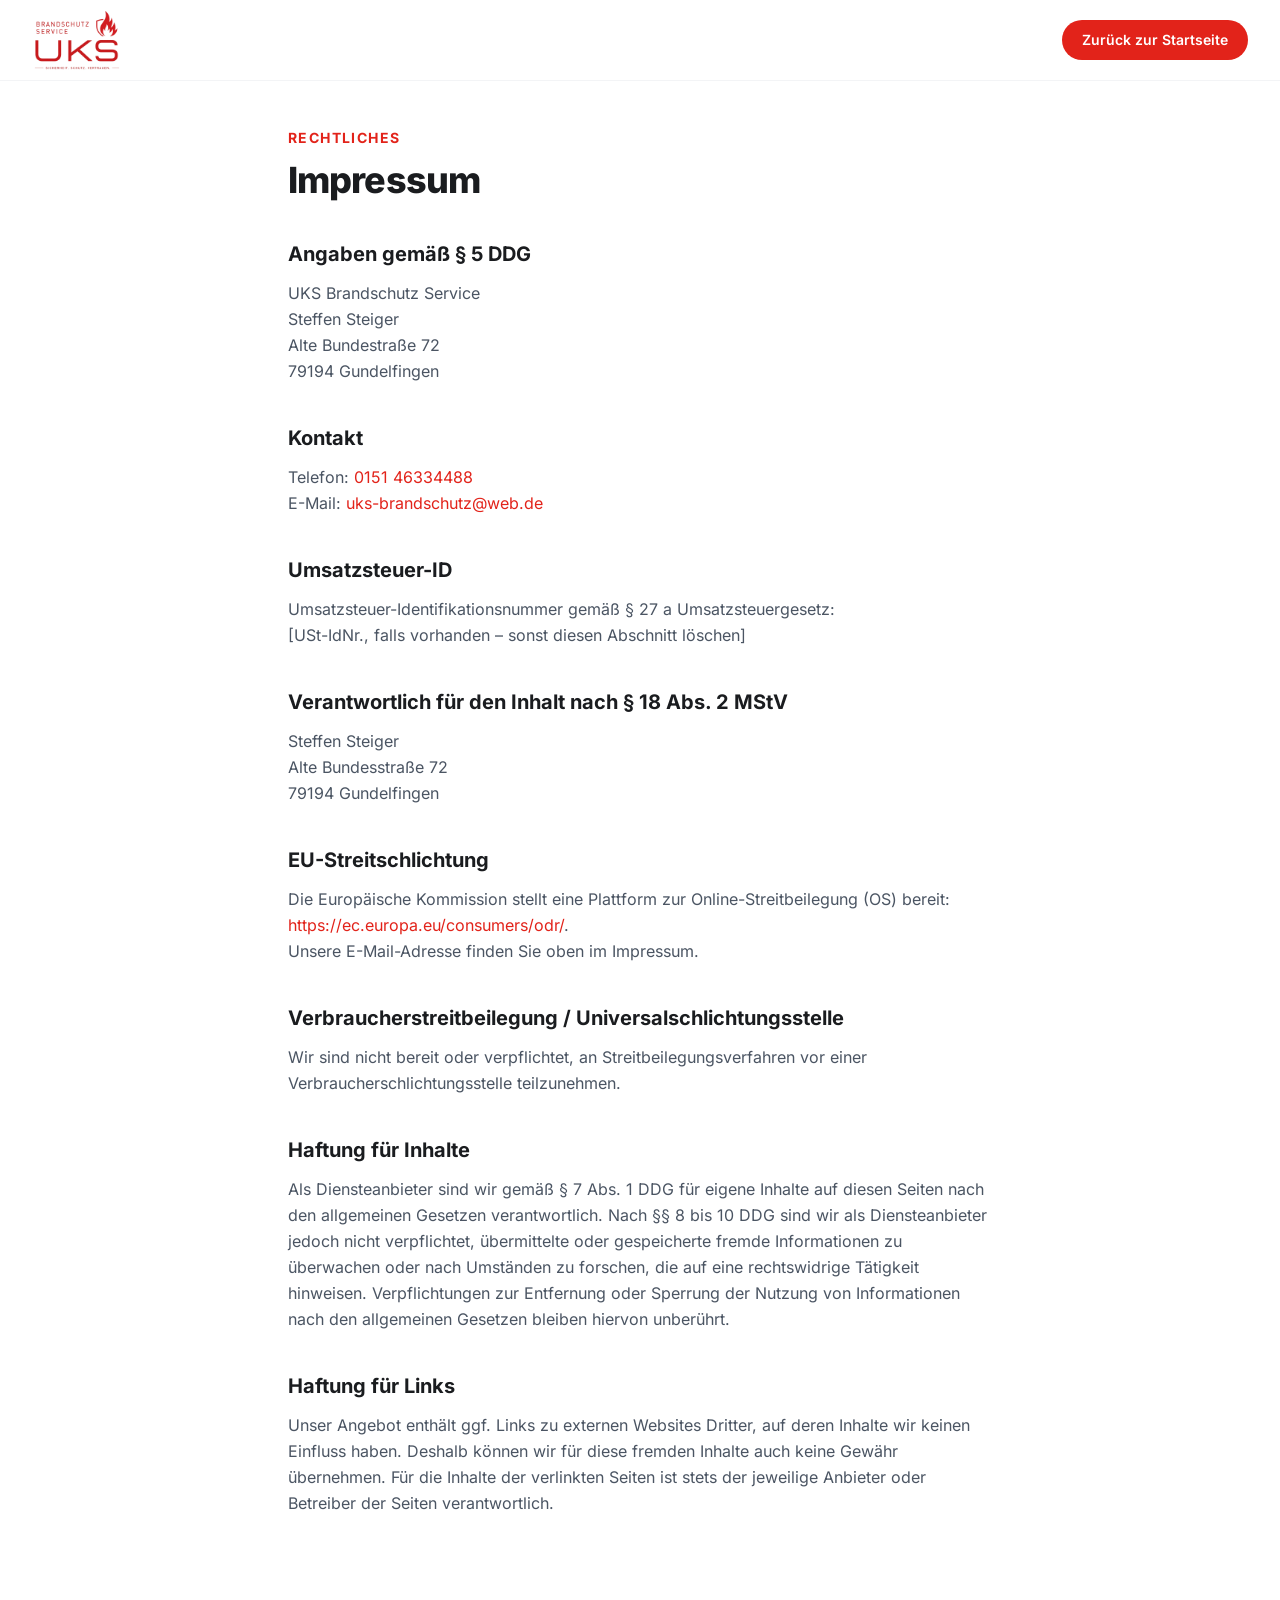
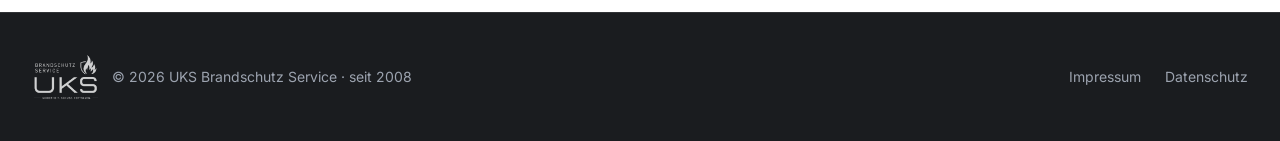
==== impressum.html @ adb70975 "feature(): init" ====
<!DOCTYPE html>
<html lang="de" class="scroll-smooth">
<head>
  <meta charset="UTF-8">
  <meta name="viewport" content="width=device-width, initial-scale=1.0">
  <title>Impressum – UKS Brandschutz Service</title>
  <meta name="robots" content="noindex">
  <link rel="icon" type="image/png" href="assets/logo.png">

  <!-- Lokales CSS (Tailwind-Build + selbst gehostete Inter-Schrift) -->
  <link rel="stylesheet" href="assets/site.css">
</head>

<body class="font-sans text-ink antialiased bg-white">

  <!-- ===== Header ===== -->
  <header class="fixed inset-x-0 top-0 z-50 bg-white/90 backdrop-blur border-b border-gray-100">
    <div class="mx-auto max-w-7xl px-4 sm:px-6 lg:px-8">
      <div class="flex h-20 items-center justify-between">
        <a href="index.html" class="flex items-center gap-3">
          <img src="assets/logo.png" alt="UKS Brandschutz Service" class="h-16 w-auto">
        </a>
        <a href="index.html" class="rounded-full bg-brand px-5 py-2.5 text-sm font-semibold text-white hover:bg-brand-dark transition-colors">
          Zurück zur Startseite
        </a>
      </div>
    </div>
  </header>

  <!-- ===== Inhalt ===== -->
  <main class="pt-32 pb-24">
    <div class="mx-auto max-w-3xl px-4 sm:px-6 lg:px-8">
      <p class="text-sm font-bold uppercase tracking-widest text-brand">Rechtliches</p>
      <h1 class="mt-3 text-3xl sm:text-4xl font-extrabold tracking-tight">Impressum</h1>

      <div class="mt-10 space-y-10 text-gray-600 leading-relaxed">

        <section>
          <h2 class="text-xl font-bold text-ink">Angaben gemäß § 5 DDG</h2>
          <p class="mt-3">
            UKS Brandschutz Service<br>
            Steffen Steiger<br>
            Alte Bundestraße 72<br>
            79194 Gundelfingen
          </p>
        </section>

        <section>
          <h2 class="text-xl font-bold text-ink">Kontakt</h2>
          <p class="mt-3">
            Telefon: <a href="tel:+4915146334488" class="text-brand hover:underline">0151 46334488</a><br>
            E-Mail: <a href="mailto:uks-brandschutz@web.de" class="text-brand hover:underline">uks-brandschutz@web.de</a>
          </p>
        </section>

        <section>
          <h2 class="text-xl font-bold text-ink">Umsatzsteuer-ID</h2>
          <p class="mt-3">
            Umsatzsteuer-Identifikationsnummer gemäß § 27 a Umsatzsteuergesetz:<br>
            [USt-IdNr., falls vorhanden – sonst diesen Abschnitt löschen]
          </p>
        </section>

        <section>
          <h2 class="text-xl font-bold text-ink">Verantwortlich für den Inhalt nach § 18 Abs. 2 MStV</h2>
          <p class="mt-3">
            Steffen Steiger<br>
            Alte Bundesstraße 72<br>
            79194 Gundelfingen
          </p>
        </section>

        <section>
          <h2 class="text-xl font-bold text-ink">EU-Streitschlichtung</h2>
          <p class="mt-3">
            Die Europäische Kommission stellt eine Plattform zur Online-Streitbeilegung (OS) bereit:
            <a href="https://ec.europa.eu/consumers/odr/" target="_blank" rel="noopener noreferrer" class="text-brand hover:underline">https://ec.europa.eu/consumers/odr/</a>.<br>
            Unsere E-Mail-Adresse finden Sie oben im Impressum.
          </p>
        </section>

        <section>
          <h2 class="text-xl font-bold text-ink">Verbraucherstreitbeilegung / Universalschlichtungsstelle</h2>
          <p class="mt-3">
            Wir sind nicht bereit oder verpflichtet, an Streitbeilegungsverfahren vor einer
            Verbraucherschlichtungsstelle teilzunehmen.
          </p>
        </section>

        <section>
          <h2 class="text-xl font-bold text-ink">Haftung für Inhalte</h2>
          <p class="mt-3">
            Als Diensteanbieter sind wir gemäß § 7 Abs. 1 DDG für eigene Inhalte auf diesen Seiten nach den
            allgemeinen Gesetzen verantwortlich. Nach §§ 8 bis 10 DDG sind wir als Diensteanbieter jedoch nicht
            verpflichtet, übermittelte oder gespeicherte fremde Informationen zu überwachen oder nach Umständen
            zu forschen, die auf eine rechtswidrige Tätigkeit hinweisen. Verpflichtungen zur Entfernung oder
            Sperrung der Nutzung von Informationen nach den allgemeinen Gesetzen bleiben hiervon unberührt.
          </p>
        </section>

        <section>
          <h2 class="text-xl font-bold text-ink">Haftung für Links</h2>
          <p class="mt-3">
            Unser Angebot enthält ggf. Links zu externen Websites Dritter, auf deren Inhalte wir keinen Einfluss
            haben. Deshalb können wir für diese fremden Inhalte auch keine Gewähr übernehmen. Für die Inhalte der
            verlinkten Seiten ist stets der jeweilige Anbieter oder Betreiber der Seiten verantwortlich.
          </p>
        </section>

      </div>
    </div>
  </main>

  <!-- ===== Footer ===== -->
  <footer class="bg-ink border-t border-white/10 text-gray-400">
    <div class="mx-auto max-w-7xl px-4 sm:px-6 lg:px-8 py-10 flex flex-col sm:flex-row items-center justify-between gap-6">
      <div class="flex items-center gap-3">
        <img src="assets/logo.png" alt="UKS Brandschutz Service" class="h-12 w-auto brightness-0 invert opacity-80">
        <span class="text-sm">© 2026 UKS Brandschutz Service · seit 2008</span>
      </div>
      <nav class="flex gap-6 text-sm">
        <a href="impressum.html" class="hover:text-white transition-colors">Impressum</a>
        <a href="datenschutz.html" class="hover:text-white transition-colors">Datenschutz</a>
      </nav>
    </div>
  </footer>

</body>
</html>
---- assets/site.css ----
@font-face{font-family:Inter;font-style:normal;font-weight:400;font-display:swap;src:url(fonts/inter-latin-400.woff2) format("woff2")}@font-face{font-family:Inter;font-style:normal;font-weight:500;font-display:swap;src:url(fonts/inter-latin-500.woff2) format("woff2")}@font-face{font-family:Inter;font-style:normal;font-weight:600;font-display:swap;src:url(fonts/inter-latin-600.woff2) format("woff2")}@font-face{font-family:Inter;font-style:normal;font-weight:700;font-display:swap;src:url(fonts/inter-latin-700.woff2) format("woff2")}@font-face{font-family:Inter;font-style:normal;font-weight:800;font-display:swap;src:url(fonts/inter-latin-800.woff2) format("woff2")}*,:after,:before{--tw-border-spacing-x:0;--tw-border-spacing-y:0;--tw-translate-x:0;--tw-translate-y:0;--tw-rotate:0;--tw-skew-x:0;--tw-skew-y:0;--tw-scale-x:1;--tw-scale-y:1;--tw-pan-x: ;--tw-pan-y: ;--tw-pinch-zoom: ;--tw-scroll-snap-strictness:proximity;--tw-gradient-from-position: ;--tw-gradient-via-position: ;--tw-gradient-to-position: ;--tw-ordinal: ;--tw-slashed-zero: ;--tw-numeric-figure: ;--tw-numeric-spacing: ;--tw-numeric-fraction: ;--tw-ring-inset: ;--tw-ring-offset-width:0px;--tw-ring-offset-color:#fff;--tw-ring-color:rgba(59,130,246,.5);--tw-ring-offset-shadow:0 0 #0000;--tw-ring-shadow:0 0 #0000;--tw-shadow:0 0 #0000;--tw-shadow-colored:0 0 #0000;--tw-blur: ;--tw-brightness: ;--tw-contrast: ;--tw-grayscale: ;--tw-hue-rotate: ;--tw-invert: ;--tw-saturate: ;--tw-sepia: ;--tw-drop-shadow: ;--tw-backdrop-blur: ;--tw-backdrop-brightness: ;--tw-backdrop-contrast: ;--tw-backdrop-grayscale: ;--tw-backdrop-hue-rotate: ;--tw-backdrop-invert: ;--tw-backdrop-opacity: ;--tw-backdrop-saturate: ;--tw-backdrop-sepia: ;--tw-contain-size: ;--tw-contain-layout: ;--tw-contain-paint: ;--tw-contain-style: }::backdrop{--tw-border-spacing-x:0;--tw-border-spacing-y:0;--tw-translate-x:0;--tw-translate-y:0;--tw-rotate:0;--tw-skew-x:0;--tw-skew-y:0;--tw-scale-x:1;--tw-scale-y:1;--tw-pan-x: ;--tw-pan-y: ;--tw-pinch-zoom: ;--tw-scroll-snap-strictness:proximity;--tw-gradient-from-position: ;--tw-gradient-via-position: ;--tw-gradient-to-position: ;--tw-ordinal: ;--tw-slashed-zero: ;--tw-numeric-figure: ;--tw-numeric-spacing: ;--tw-numeric-fraction: ;--tw-ring-inset: ;--tw-ring-offset-width:0px;--tw-ring-offset-color:#fff;--tw-ring-color:rgba(59,130,246,.5);--tw-ring-offset-shadow:0 0 #0000;--tw-ring-shadow:0 0 #0000;--tw-shadow:0 0 #0000;--tw-shadow-colored:0 0 #0000;--tw-blur: ;--tw-brightness: ;--tw-contrast: ;--tw-grayscale: ;--tw-hue-rotate: ;--tw-invert: ;--tw-saturate: ;--tw-sepia: ;--tw-drop-shadow: ;--tw-backdrop-blur: ;--tw-backdrop-brightness: ;--tw-backdrop-contrast: ;--tw-backdrop-grayscale: ;--tw-backdrop-hue-rotate: ;--tw-backdrop-invert: ;--tw-backdrop-opacity: ;--tw-backdrop-saturate: ;--tw-backdrop-sepia: ;--tw-contain-size: ;--tw-contain-layout: ;--tw-contain-paint: ;--tw-contain-style: }
/*! tailwindcss v3.4.17 | MIT License | https://tailwindcss.com*/*,:after,:before{box-sizing:border-box;border:0 solid #e5e7eb}:after,:before{--tw-content:""}:host,html{line-height:1.5;-webkit-text-size-adjust:100%;-moz-tab-size:4;-o-tab-size:4;tab-size:4;font-family:Inter,system-ui,sans-serif;font-feature-settings:normal;font-variation-settings:normal;-webkit-tap-highlight-color:transparent}body{margin:0;line-height:inherit}hr{height:0;color:inherit;border-top-width:1px}abbr:where([title]){-webkit-text-decoration:underline dotted;text-decoration:underline dotted}h1,h2,h3,h4,h5,h6{font-size:inherit;font-weight:inherit}a{color:inherit;text-decoration:inherit}b,strong{font-weight:bolder}code,kbd,pre,samp{font-family:ui-monospace,SFMono-Regular,Menlo,Monaco,Consolas,Liberation Mono,Courier New,monospace;font-feature-settings:normal;font-variation-settings:normal;font-size:1em}small{font-size:80%}sub,sup{font-size:75%;line-height:0;position:relative;vertical-align:baseline}sub{bottom:-.25em}sup{top:-.5em}table{text-indent:0;border-color:inherit;border-collapse:collapse}button,input,optgroup,select,textarea{font-family:inherit;font-feature-settings:inherit;font-variation-settings:inherit;font-size:100%;font-weight:inherit;line-height:inherit;letter-spacing:inherit;color:inherit;margin:0;padding:0}button,select{text-transform:none}button,input:where([type=button]),input:where([type=reset]),input:where([type=submit]){-webkit-appearance:button;background-color:transparent;background-image:none}:-moz-focusring{outline:auto}:-moz-ui-invalid{box-shadow:none}progress{vertical-align:baseline}::-webkit-inner-spin-button,::-webkit-outer-spin-button{height:auto}[type=search]{-webkit-appearance:textfield;outline-offset:-2px}::-webkit-search-decoration{-webkit-appearance:none}::-webkit-file-upload-button{-webkit-appearance:button;font:inherit}summary{display:list-item}blockquote,dd,dl,figure,h1,h2,h3,h4,h5,h6,hr,p,pre{margin:0}fieldset{margin:0}fieldset,legend{padding:0}menu,ol,ul{list-style:none;margin:0;padding:0}dialog{padding:0}textarea{resize:vertical}input::-moz-placeholder,textarea::-moz-placeholder{opacity:1;color:#9ca3af}input::placeholder,textarea::placeholder{opacity:1;color:#9ca3af}[role=button],button{cursor:pointer}:disabled{cursor:default}audio,canvas,embed,iframe,img,object,svg,video{display:block;vertical-align:middle}img,video{max-width:100%;height:auto}[hidden]:where(:not([hidden=until-found])){display:none}.visible{visibility:visible}.fixed{position:fixed}.absolute{position:absolute}.relative{position:relative}.-inset-4{inset:-1rem}.inset-0{inset:0}.inset-x-0{left:0;right:0}.-bottom-32{bottom:-8rem}.-left-32{left:-8rem}.-right-32{right:-8rem}.-top-32{top:-8rem}.bottom-8{bottom:2rem}.left-1\/2{left:50%}.top-0{top:0}.z-50{z-index:50}.order-last{order:9999}.mx-auto{margin-left:auto;margin-right:auto}.mb-6{margin-bottom:1.5rem}.mt-1{margin-top:.25rem}.mt-10{margin-top:2.5rem}.mt-16{margin-top:4rem}.mt-2{margin-top:.5rem}.mt-3{margin-top:.75rem}.mt-4{margin-top:1rem}.mt-5{margin-top:1.25rem}.mt-6{margin-top:1.5rem}.mt-8{margin-top:2rem}.block{display:block}.flex{display:flex}.inline-flex{display:inline-flex}.grid{display:grid}.hidden{display:none}.aspect-\[3\/4\]{aspect-ratio:3/4}.aspect-\[4\/5\]{aspect-ratio:4/5}.h-12{height:3rem}.h-14{height:3.5rem}.h-16{height:4rem}.h-2{height:.5rem}.h-20{height:5rem}.h-4{height:1rem}.h-6{height:1.5rem}.h-7{height:1.75rem}.h-8{height:2rem}.h-96{height:24rem}.h-full{height:100%}.min-h-screen{min-height:100vh}.w-12{width:3rem}.w-14{width:3.5rem}.w-2{width:.5rem}.w-4{width:1rem}.w-6{width:1.5rem}.w-7{width:1.75rem}.w-8{width:2rem}.w-96{width:24rem}.w-auto{width:auto}.w-full{width:100%}.max-w-2xl{max-width:42rem}.max-w-3xl{max-width:48rem}.max-w-5xl{max-width:64rem}.max-w-6xl{max-width:72rem}.max-w-7xl{max-width:80rem}.max-w-md{max-width:28rem}.max-w-xl{max-width:36rem}.flex-none{flex:none}.-translate-x-1\/2{--tw-translate-x:-50%}.-rotate-2,.-translate-x-1\/2{transform:translate(var(--tw-translate-x),var(--tw-translate-y)) rotate(var(--tw-rotate)) skewX(var(--tw-skew-x)) skewY(var(--tw-skew-y)) scaleX(var(--tw-scale-x)) scaleY(var(--tw-scale-y))}.-rotate-2{--tw-rotate:-2deg}.rotate-2{--tw-rotate:2deg;transform:translate(var(--tw-translate-x),var(--tw-translate-y)) rotate(var(--tw-rotate)) skewX(var(--tw-skew-x)) skewY(var(--tw-skew-y)) scaleX(var(--tw-scale-x)) scaleY(var(--tw-scale-y))}@keyframes bounce{0%,to{transform:translateY(-25%);animation-timing-function:cubic-bezier(.8,0,1,1)}50%{transform:none;animation-timing-function:cubic-bezier(0,0,.2,1)}}.animate-bounce{animation:bounce 1s infinite}.list-disc{list-style-type:disc}.grid-cols-1{grid-template-columns:repeat(1,minmax(0,1fr))}.flex-col{flex-direction:column}.flex-wrap{flex-wrap:wrap}.items-center{align-items:center}.justify-center{justify-content:center}.justify-between{justify-content:space-between}.gap-12{gap:3rem}.gap-16{gap:4rem}.gap-2{gap:.5rem}.gap-3{gap:.75rem}.gap-4{gap:1rem}.gap-6{gap:1.5rem}.gap-8{gap:2rem}.space-y-1>:not([hidden])~:not([hidden]){--tw-space-y-reverse:0;margin-top:calc(.25rem*(1 - var(--tw-space-y-reverse)));margin-bottom:calc(.25rem*var(--tw-space-y-reverse))}.space-y-10>:not([hidden])~:not([hidden]){--tw-space-y-reverse:0;margin-top:calc(2.5rem*(1 - var(--tw-space-y-reverse)));margin-bottom:calc(2.5rem*var(--tw-space-y-reverse))}.space-y-3>:not([hidden])~:not([hidden]){--tw-space-y-reverse:0;margin-top:calc(.75rem*(1 - var(--tw-space-y-reverse)));margin-bottom:calc(.75rem*var(--tw-space-y-reverse))}.space-y-5>:not([hidden])~:not([hidden]){--tw-space-y-reverse:0;margin-top:calc(1.25rem*(1 - var(--tw-space-y-reverse)));margin-bottom:calc(1.25rem*var(--tw-space-y-reverse))}.overflow-hidden{overflow:hidden}.scroll-smooth{scroll-behavior:smooth}.rounded-2xl{border-radius:1rem}.rounded-3xl{border-radius:1.5rem}.rounded-full{border-radius:9999px}.rounded-xl{border-radius:.75rem}.border-b{border-bottom-width:1px}.border-l-4{border-left-width:4px}.border-t{border-top-width:1px}.border-brand{--tw-border-opacity:1;border-color:rgb(226 35 26/var(--tw-border-opacity,1))}.border-gray-100{--tw-border-opacity:1;border-color:rgb(243 244 246/var(--tw-border-opacity,1))}.border-white\/10{border-color:hsla(0,0%,100%,.1)}.bg-brand{--tw-bg-opacity:1;background-color:rgb(226 35 26/var(--tw-bg-opacity,1))}.bg-brand-light{--tw-bg-opacity:1;background-color:rgb(253 236 235/var(--tw-bg-opacity,1))}.bg-brand\/10{background-color:rgba(226,35,26,.1)}.bg-brand\/20{background-color:rgba(226,35,26,.2)}.bg-gray-50{--tw-bg-opacity:1;background-color:rgb(249 250 251/var(--tw-bg-opacity,1))}.bg-ink{--tw-bg-opacity:1;background-color:rgb(26 28 31/var(--tw-bg-opacity,1))}.bg-white{--tw-bg-opacity:1;background-color:rgb(255 255 255/var(--tw-bg-opacity,1))}.bg-white\/10{background-color:hsla(0,0%,100%,.1)}.bg-white\/5{background-color:hsla(0,0%,100%,.05)}.bg-white\/90{background-color:hsla(0,0%,100%,.9)}.bg-gradient-to-r{background-image:linear-gradient(to right,var(--tw-gradient-stops))}.from-ink\/85{--tw-gradient-from:rgba(26,28,31,.85) var(--tw-gradient-from-position);--tw-gradient-to:rgba(26,28,31,0) var(--tw-gradient-to-position);--tw-gradient-stops:var(--tw-gradient-from),var(--tw-gradient-to)}.via-ink\/60{--tw-gradient-to:rgba(26,28,31,0) var(--tw-gradient-to-position);--tw-gradient-stops:var(--tw-gradient-from),rgba(26,28,31,.6) var(--tw-gradient-via-position),var(--tw-gradient-to)}.to-ink\/20{--tw-gradient-to:rgba(26,28,31,.2) var(--tw-gradient-to-position)}.object-cover{-o-object-fit:cover;object-fit:cover}.object-top{-o-object-position:top;object-position:top}.p-2{padding:.5rem}.p-6{padding:1.5rem}.p-8{padding:2rem}.px-4{padding-left:1rem;padding-right:1rem}.px-5{padding-left:1.25rem;padding-right:1.25rem}.px-6{padding-left:1.5rem;padding-right:1.5rem}.px-8{padding-left:2rem;padding-right:2rem}.py-1\.5{padding-top:.375rem;padding-bottom:.375rem}.py-10{padding-top:2.5rem;padding-bottom:2.5rem}.py-12{padding-top:3rem;padding-bottom:3rem}.py-2{padding-top:.5rem;padding-bottom:.5rem}.py-2\.5{padding-top:.625rem;padding-bottom:.625rem}.py-24{padding-top:6rem;padding-bottom:6rem}.py-4{padding-top:1rem;padding-bottom:1rem}.pb-20{padding-bottom:5rem}.pb-24{padding-bottom:6rem}.pl-6{padding-left:1.5rem}.pt-32{padding-top:8rem}.text-left{text-align:left}.text-center{text-align:center}.font-sans{font-family:Inter,system-ui,sans-serif}.text-3xl{font-size:1.875rem;line-height:2.25rem}.text-4xl{font-size:2.25rem;line-height:2.5rem}.text-base{font-size:1rem;line-height:1.5rem}.text-lg{font-size:1.125rem;line-height:1.75rem}.text-sm{font-size:.875rem;line-height:1.25rem}.text-xl{font-size:1.25rem;line-height:1.75rem}.font-bold{font-weight:700}.font-extrabold{font-weight:800}.font-medium{font-weight:500}.font-semibold{font-weight:600}.uppercase{text-transform:uppercase}.leading-relaxed{line-height:1.625}.leading-tight{line-height:1.25}.tracking-tight{letter-spacing:-.025em}.tracking-widest{letter-spacing:.1em}.text-brand{--tw-text-opacity:1;color:rgb(226 35 26/var(--tw-text-opacity,1))}.text-brand-dark{--tw-text-opacity:1;color:rgb(183 28 19/var(--tw-text-opacity,1))}.text-gray-200{--tw-text-opacity:1;color:rgb(229 231 235/var(--tw-text-opacity,1))}.text-gray-300{--tw-text-opacity:1;color:rgb(209 213 219/var(--tw-text-opacity,1))}.text-gray-400{--tw-text-opacity:1;color:rgb(156 163 175/var(--tw-text-opacity,1))}.text-gray-600{--tw-text-opacity:1;color:rgb(75 85 99/var(--tw-text-opacity,1))}.text-ink{--tw-text-opacity:1;color:rgb(26 28 31/var(--tw-text-opacity,1))}.text-white{--tw-text-opacity:1;color:rgb(255 255 255/var(--tw-text-opacity,1))}.text-white\/70{color:hsla(0,0%,100%,.7)}.underline{text-decoration-line:underline}.antialiased{-webkit-font-smoothing:antialiased;-moz-osx-font-smoothing:grayscale}.opacity-80{opacity:.8}.shadow-2xl{--tw-shadow:0 25px 50px -12px rgba(0,0,0,.25);--tw-shadow-colored:0 25px 50px -12px var(--tw-shadow-color)}.shadow-2xl,.shadow-lg{box-shadow:var(--tw-ring-offset-shadow,0 0 #0000),var(--tw-ring-shadow,0 0 #0000),var(--tw-shadow)}.shadow-lg{--tw-shadow:0 10px 15px -3px rgba(0,0,0,.1),0 4px 6px -4px rgba(0,0,0,.1);--tw-shadow-colored:0 10px 15px -3px var(--tw-shadow-color),0 4px 6px -4px var(--tw-shadow-color)}.shadow-sm{--tw-shadow:0 1px 2px 0 rgba(0,0,0,.05);--tw-shadow-colored:0 1px 2px 0 var(--tw-shadow-color);box-shadow:var(--tw-ring-offset-shadow,0 0 #0000),var(--tw-ring-shadow,0 0 #0000),var(--tw-shadow)}.shadow-brand\/30{--tw-shadow-color:rgba(226,35,26,.3);--tw-shadow:var(--tw-shadow-colored)}.ring-1{--tw-ring-offset-shadow:var(--tw-ring-inset) 0 0 0 var(--tw-ring-offset-width) var(--tw-ring-offset-color);--tw-ring-shadow:var(--tw-ring-inset) 0 0 0 calc(1px + var(--tw-ring-offset-width)) var(--tw-ring-color);box-shadow:var(--tw-ring-offset-shadow),var(--tw-ring-shadow),var(--tw-shadow,0 0 #0000)}.ring-gray-100{--tw-ring-opacity:1;--tw-ring-color:rgb(243 244 246/var(--tw-ring-opacity,1))}.ring-white\/10{--tw-ring-color:hsla(0,0%,100%,.1)}.ring-white\/25{--tw-ring-color:hsla(0,0%,100%,.25)}.ring-white\/30{--tw-ring-color:hsla(0,0%,100%,.3)}.blur-3xl{--tw-blur:blur(64px)}.blur-3xl,.brightness-0{filter:var(--tw-blur) var(--tw-brightness) var(--tw-contrast) var(--tw-grayscale) var(--tw-hue-rotate) var(--tw-invert) var(--tw-saturate) var(--tw-sepia) var(--tw-drop-shadow)}.brightness-0{--tw-brightness:brightness(0)}.invert{--tw-invert:invert(100%);filter:var(--tw-blur) var(--tw-brightness) var(--tw-contrast) var(--tw-grayscale) var(--tw-hue-rotate) var(--tw-invert) var(--tw-saturate) var(--tw-sepia) var(--tw-drop-shadow)}.backdrop-blur{--tw-backdrop-blur:blur(8px);-webkit-backdrop-filter:var(--tw-backdrop-blur) var(--tw-backdrop-brightness) var(--tw-backdrop-contrast) var(--tw-backdrop-grayscale) var(--tw-backdrop-hue-rotate) var(--tw-backdrop-invert) var(--tw-backdrop-opacity) var(--tw-backdrop-saturate) var(--tw-backdrop-sepia);backdrop-filter:var(--tw-backdrop-blur) var(--tw-backdrop-brightness) var(--tw-backdrop-contrast) var(--tw-backdrop-grayscale) var(--tw-backdrop-hue-rotate) var(--tw-backdrop-invert) var(--tw-backdrop-opacity) var(--tw-backdrop-saturate) var(--tw-backdrop-sepia)}.transition-all{transition-property:all;transition-timing-function:cubic-bezier(.4,0,.2,1);transition-duration:.15s}.transition-colors{transition-property:color,background-color,border-color,text-decoration-color,fill,stroke;transition-timing-function:cubic-bezier(.4,0,.2,1);transition-duration:.15s}.duration-300{transition-duration:.3s}.reveal{opacity:0;transform:translateY(24px);transition:opacity .7s ease,transform .7s ease}.reveal.visible{opacity:1;transform:none}.hover\:-translate-y-1:hover{--tw-translate-y:-0.25rem;transform:translate(var(--tw-translate-x),var(--tw-translate-y)) rotate(var(--tw-rotate)) skewX(var(--tw-skew-x)) skewY(var(--tw-skew-y)) scaleX(var(--tw-scale-x)) scaleY(var(--tw-scale-y))}.hover\:bg-brand-dark:hover{--tw-bg-opacity:1;background-color:rgb(183 28 19/var(--tw-bg-opacity,1))}.hover\:bg-white\/10:hover{background-color:hsla(0,0%,100%,.1)}.hover\:bg-white\/20:hover{background-color:hsla(0,0%,100%,.2)}.hover\:text-brand:hover{--tw-text-opacity:1;color:rgb(226 35 26/var(--tw-text-opacity,1))}.hover\:text-white:hover{--tw-text-opacity:1;color:rgb(255 255 255/var(--tw-text-opacity,1))}.hover\:underline:hover{text-decoration-line:underline}.hover\:shadow-xl:hover{--tw-shadow:0 20px 25px -5px rgba(0,0,0,.1),0 8px 10px -6px rgba(0,0,0,.1);--tw-shadow-colored:0 20px 25px -5px var(--tw-shadow-color),0 8px 10px -6px var(--tw-shadow-color);box-shadow:var(--tw-ring-offset-shadow,0 0 #0000),var(--tw-ring-shadow,0 0 #0000),var(--tw-shadow)}.group:hover .group-hover\:bg-brand{--tw-bg-opacity:1;background-color:rgb(226 35 26/var(--tw-bg-opacity,1))}.group:hover .group-hover\:text-white{--tw-text-opacity:1;color:rgb(255 255 255/var(--tw-text-opacity,1))}@media (min-width:640px){.sm\:grid-cols-3{grid-template-columns:repeat(3,minmax(0,1fr))}.sm\:flex-row{flex-direction:row}.sm\:p-10{padding:2.5rem}.sm\:px-6{padding-left:1.5rem;padding-right:1.5rem}.sm\:py-32{padding-top:8rem;padding-bottom:8rem}.sm\:text-4xl{font-size:2.25rem;line-height:2.5rem}.sm\:text-5xl{font-size:3rem;line-height:1}}@media (min-width:768px){.md\:flex{display:flex}.md\:hidden{display:none}.md\:grid-cols-2{grid-template-columns:repeat(2,minmax(0,1fr))}}@media (min-width:1024px){.lg\:order-first{order:-9999}.lg\:mx-0{margin-left:0;margin-right:0}.lg\:grid-cols-2{grid-template-columns:repeat(2,minmax(0,1fr))}.lg\:gap-16{gap:4rem}.lg\:px-8{padding-left:2rem;padding-right:2rem}.lg\:text-6xl{font-size:3.75rem;line-height:1}}
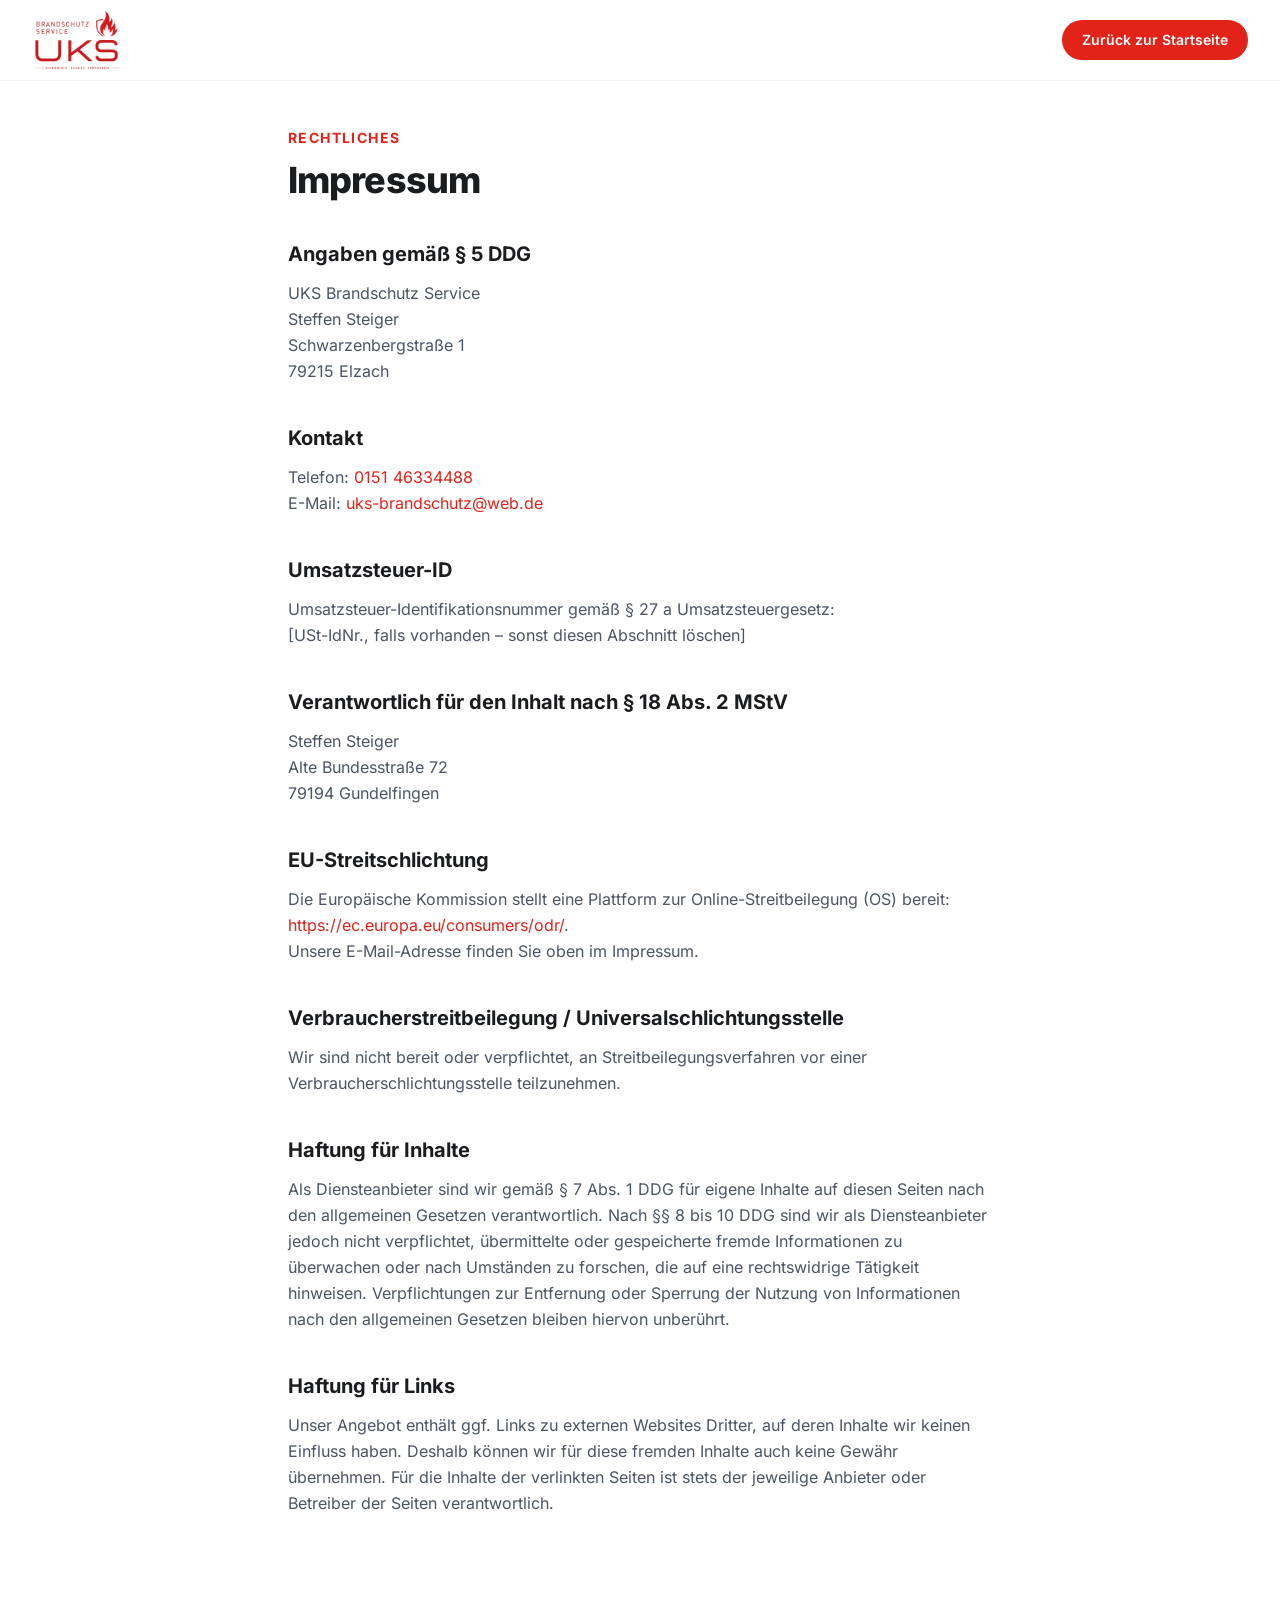
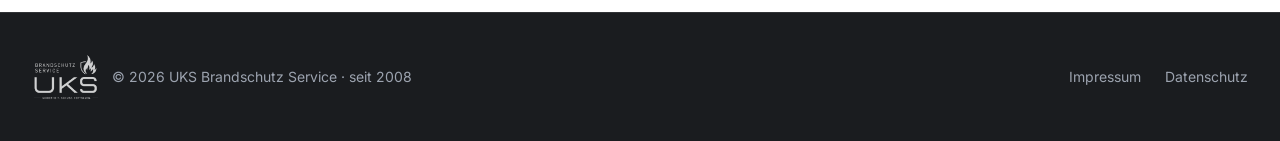
==== commit e25e303d: "Update address in impressum.html" ====
--- a/impressum.html
+++ b/impressum.html
@@ -40,8 +40,8 @@
           <p class="mt-3">
             UKS Brandschutz Service<br>
             Steffen Steiger<br>
-            Alte Bundestraße 72<br>
-            79194 Gundelfingen
+            Schwarzenbergstraße 1<br>
+            79215 Elzach
           </p>
         </section>
 
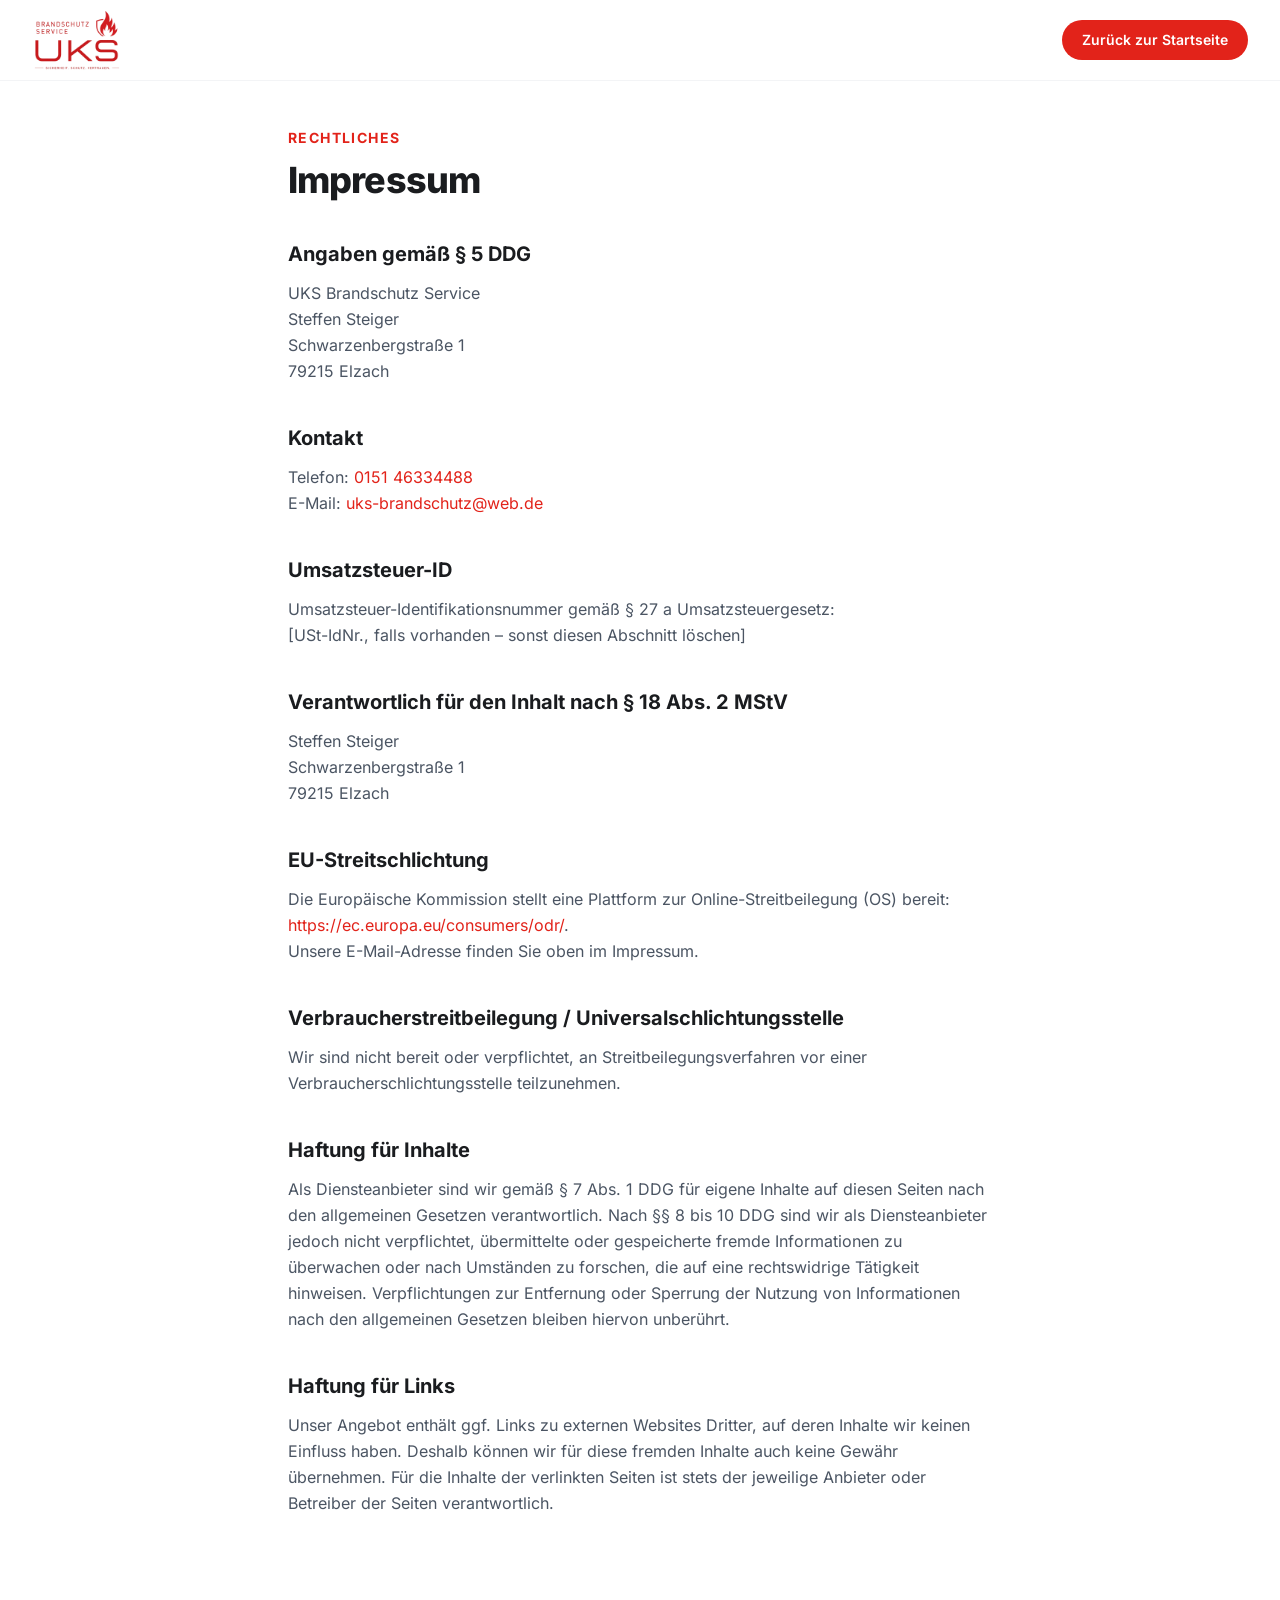
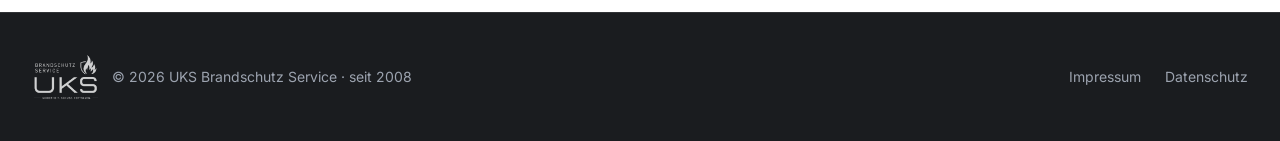
==== commit 9d0db63f: "Update address in impressum.html" ====
--- a/impressum.html
+++ b/impressum.html
@@ -65,8 +65,8 @@
           <h2 class="text-xl font-bold text-ink">Verantwortlich für den Inhalt nach § 18 Abs. 2 MStV</h2>
           <p class="mt-3">
             Steffen Steiger<br>
-            Alte Bundesstraße 72<br>
-            79194 Gundelfingen
+            Schwarzenbergstraße 1<br>
+            79215 Elzach
           </p>
         </section>
 
